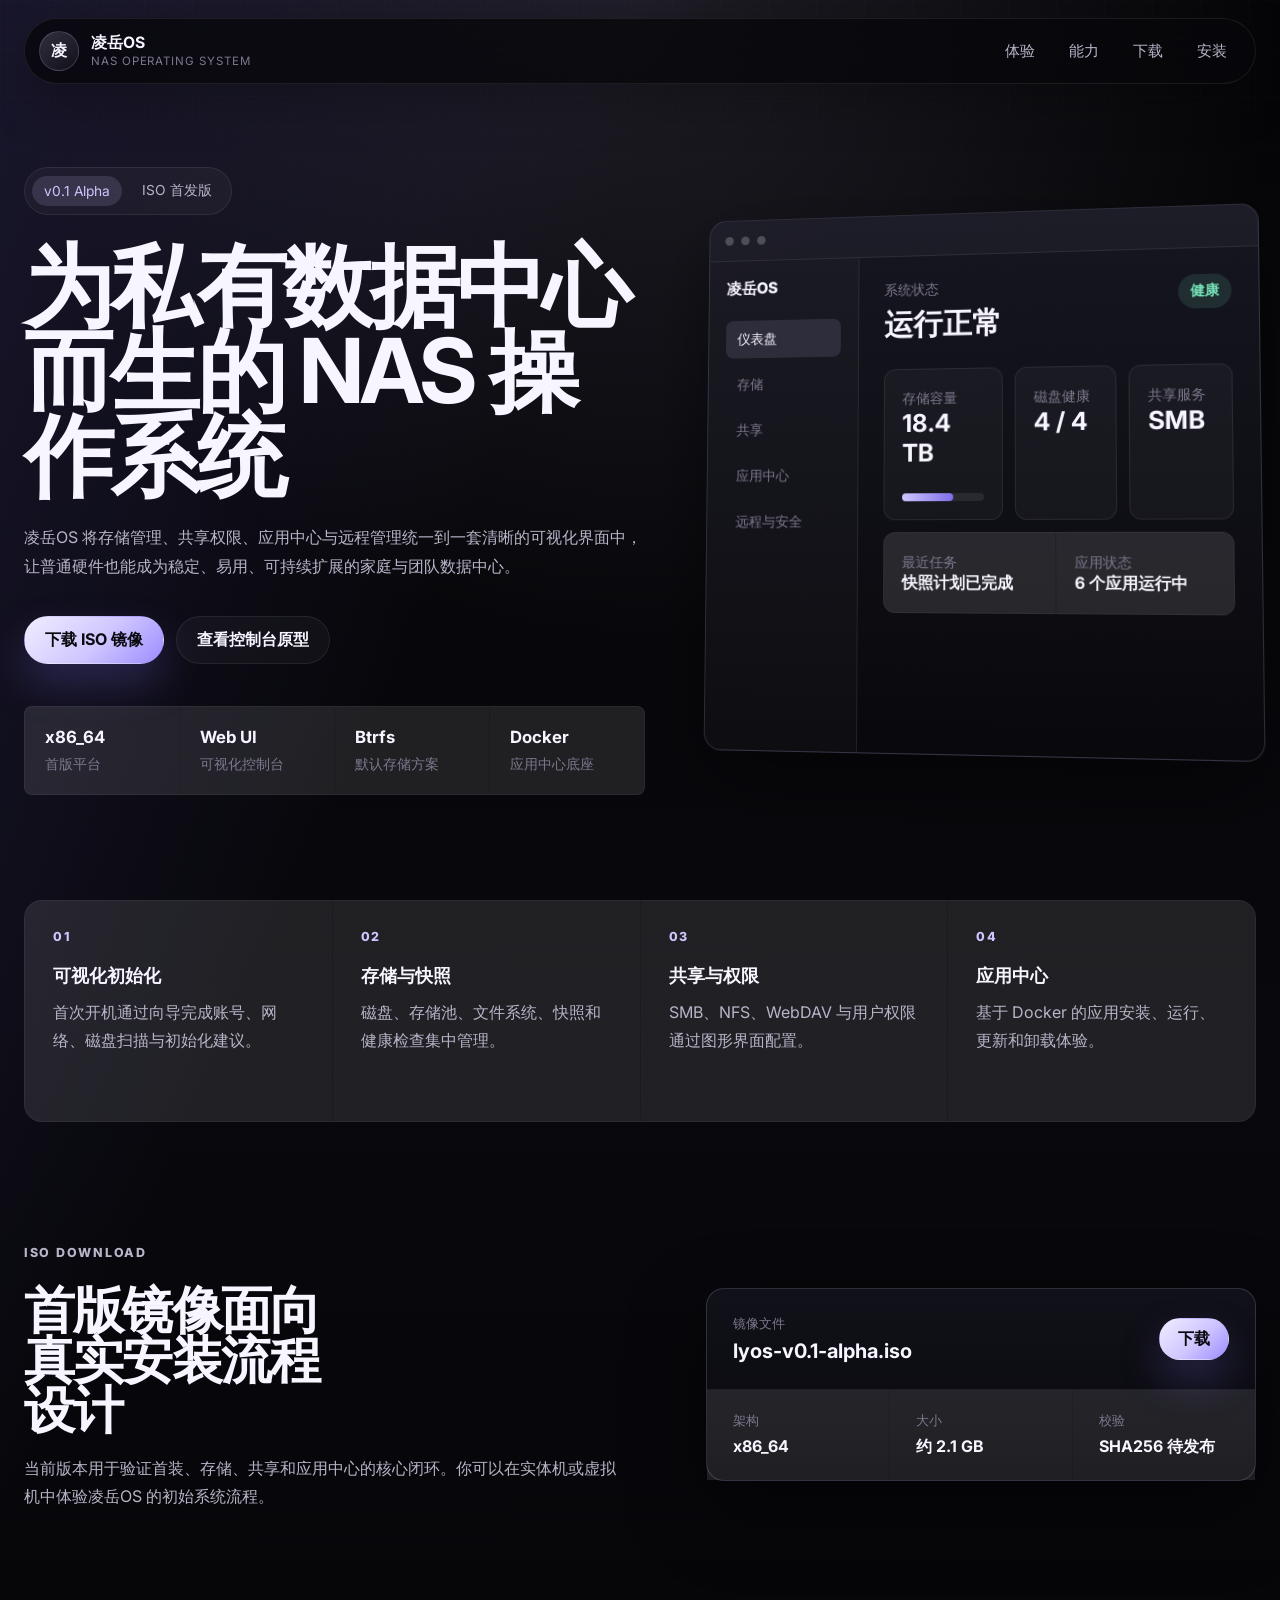
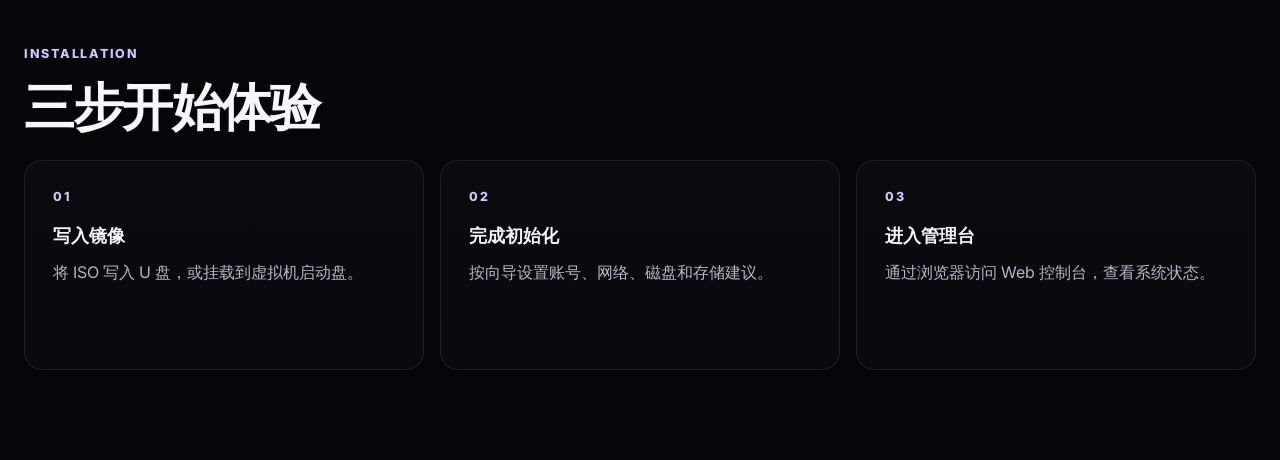
==== index.html @ 0e3f24e3 "Initial Lingyue OS website prototype" ====
<!DOCTYPE html>
<html lang="zh-CN">
<head>
  <meta charset="UTF-8" />
  <meta name="viewport" content="width=device-width, initial-scale=1.0" />
  <title>凌岳OS - NAS 操作系统</title>
  <meta name="description" content="凌岳OS 是一套面向家庭、极客与小团队的可视化 NAS 操作系统，首版以 ISO 方式交付。" />
  <link rel="preconnect" href="https://fonts.googleapis.com" />
  <link rel="preconnect" href="https://fonts.gstatic.com" crossorigin />
  <link href="https://fonts.googleapis.com/css2?family=Inter:wght@400;500;600;700;800&display=swap" rel="stylesheet" />
  <link rel="stylesheet" href="styles.css" />
</head>
<body>
  <header class="site-header">
    <a class="brand" href="#top" aria-label="凌岳OS 首页">
      <span class="brand-mark">凌</span>
      <span class="brand-text">
        <strong>凌岳OS</strong>
        <small>NAS Operating System</small>
      </span>
    </a>

    <nav class="site-nav" aria-label="页面导航">
      <a href="#experience">体验</a>
      <a href="#features">能力</a>
      <a href="#download">下载</a>
      <a href="#install">安装</a>
    </nav>
  </header>

  <main id="top">
    <section class="hero-section">
      <div class="hero-content">
        <div class="release-badge">
          <span>v0.1 Alpha</span>
          <span>ISO 首发版</span>
        </div>

        <h1>为私有数据中心而生的 NAS 操作系统</h1>
        <p class="hero-lead">
          凌岳OS 将存储管理、共享权限、应用中心与远程管理统一到一套清晰的可视化界面中，
          让普通硬件也能成为稳定、易用、可持续扩展的家庭与团队数据中心。
        </p>

        <div class="hero-actions">
          <a class="button primary" href="#download">下载 ISO 镜像</a>
          <a class="button ghost" href="console.html">查看控制台原型</a>
        </div>

        <div class="hero-stats" aria-label="系统摘要">
          <div>
            <strong>x86_64</strong>
            <span>首版平台</span>
          </div>
          <div>
            <strong>Web UI</strong>
            <span>可视化控制台</span>
          </div>
          <div>
            <strong>Btrfs</strong>
            <span>默认存储方案</span>
          </div>
          <div>
            <strong>Docker</strong>
            <span>应用中心底座</span>
          </div>
        </div>
      </div>

      <div class="product-preview" id="experience" aria-label="凌岳OS 管理台预览">
        <div class="preview-window">
          <div class="window-bar">
            <span></span>
            <span></span>
            <span></span>
          </div>

          <div class="console-layout">
            <aside class="console-sidebar">
              <div class="sidebar-title">凌岳OS</div>
              <span class="active">仪表盘</span>
              <span>存储</span>
              <span>共享</span>
              <span>应用中心</span>
              <span>远程与安全</span>
            </aside>

            <section class="console-main">
              <div class="console-topline">
                <div>
                  <p>系统状态</p>
                  <h2>运行正常</h2>
                </div>
                <span class="status-ok">健康</span>
              </div>

              <div class="metric-grid">
                <div class="metric-card large">
                  <span>存储容量</span>
                  <strong>18.4 TB</strong>
                  <div class="capacity-bar"><i></i></div>
                </div>
                <div class="metric-card">
                  <span>磁盘健康</span>
                  <strong>4 / 4</strong>
                </div>
                <div class="metric-card">
                  <span>共享服务</span>
                  <strong>SMB</strong>
                </div>
              </div>

              <div class="task-panel">
                <div>
                  <span>最近任务</span>
                  <strong>快照计划已完成</strong>
                </div>
                <div>
                  <span>应用状态</span>
                  <strong>6 个应用运行中</strong>
                </div>
              </div>
            </section>
          </div>
        </div>
      </div>
    </section>

    <section class="feature-band" id="features" aria-label="核心能力">
      <article>
        <span>01</span>
        <h3>可视化初始化</h3>
        <p>首次开机通过向导完成账号、网络、磁盘扫描与初始化建议。</p>
      </article>
      <article>
        <span>02</span>
        <h3>存储与快照</h3>
        <p>磁盘、存储池、文件系统、快照和健康检查集中管理。</p>
      </article>
      <article>
        <span>03</span>
        <h3>共享与权限</h3>
        <p>SMB、NFS、WebDAV 与用户权限通过图形界面配置。</p>
      </article>
      <article>
        <span>04</span>
        <h3>应用中心</h3>
        <p>基于 Docker 的应用安装、运行、更新和卸载体验。</p>
      </article>
    </section>

    <section class="download-section" id="download">
      <div class="download-copy">
        <p class="section-kicker">ISO Download</p>
        <h2>首版镜像面向真实安装流程设计</h2>
        <p>
          当前版本用于验证首装、存储、共享和应用中心的核心闭环。你可以在实体机或虚拟机中体验凌岳OS 的初始系统流程。
        </p>
      </div>

      <div class="download-panel">
        <div class="file-row">
          <div>
            <span>镜像文件</span>
            <strong>lyos-v0.1-alpha.iso</strong>
          </div>
          <a class="button primary compact" href="#">下载</a>
        </div>
        <dl class="file-meta">
          <div><dt>架构</dt><dd>x86_64</dd></div>
          <div><dt>大小</dt><dd>约 2.1 GB</dd></div>
          <div><dt>校验</dt><dd>SHA256 待发布</dd></div>
        </dl>
      </div>
    </section>

    <section class="install-section" id="install">
      <div class="section-heading">
        <p class="section-kicker">Installation</p>
        <h2>三步开始体验</h2>
      </div>

      <div class="install-steps">
        <article>
          <span>01</span>
          <h3>写入镜像</h3>
          <p>将 ISO 写入 U 盘，或挂载到虚拟机启动盘。</p>
        </article>
        <article>
          <span>02</span>
          <h3>完成初始化</h3>
          <p>按向导设置账号、网络、磁盘和存储建议。</p>
        </article>
        <article>
          <span>03</span>
          <h3>进入管理台</h3>
          <p>通过浏览器访问 Web 控制台，查看系统状态。</p>
        </article>
      </div>
    </section>
  </main>
</body>
</html>
---- styles.css ----
:root {
  color-scheme: dark;
  --bg: #050507;
  --surface: #0b0b10;
  --surface-2: #111119;
  --surface-3: #171622;
  --line: rgba(255, 255, 255, 0.08);
  --line-strong: rgba(211, 204, 255, 0.18);
  --text: #f7f5ff;
  --muted: #b9b4c8;
  --faint: #7d788d;
  --accent: #cfc6ff;
  --accent-deep: #7d6ee8;
  --success: #76e4b8;
  --radius: 8px;
  --max: 1440px;
  --shadow: 0 28px 80px rgba(0, 0, 0, 0.45);
}

* {
  box-sizing: border-box;
}

html {
  scroll-behavior: smooth;
}

body {
  margin: 0;
  min-height: 100vh;
  font-family: Inter, -apple-system, BlinkMacSystemFont, "Segoe UI", sans-serif;
  background:
    linear-gradient(115deg, rgba(125, 110, 232, 0.16), transparent 32%),
    radial-gradient(circle at 50% 0%, rgba(207, 198, 255, 0.12), transparent 30%),
    linear-gradient(180deg, #050507 0%, #08080d 52%, #050507 100%);
  color: var(--text);
}

body::before {
  content: "";
  position: fixed;
  inset: 0;
  pointer-events: none;
  background-image:
    linear-gradient(rgba(255, 255, 255, 0.025) 1px, transparent 1px),
    linear-gradient(90deg, rgba(255, 255, 255, 0.025) 1px, transparent 1px);
  background-size: 48px 48px;
  mask-image: linear-gradient(to bottom, rgba(0, 0, 0, 0.55), transparent 55%);
}

a {
  color: inherit;
  text-decoration: none;
}

.site-header {
  position: fixed;
  top: 18px;
  left: 50%;
  z-index: 20;
  width: min(var(--max), calc(100% - 48px));
  transform: translateX(-50%);
  display: flex;
  align-items: center;
  justify-content: space-between;
  gap: 24px;
  padding: 12px 14px;
  border: 1px solid var(--line);
  border-radius: 999px;
  background: rgba(7, 7, 11, 0.78);
  backdrop-filter: blur(18px);
  box-shadow: 0 18px 48px rgba(0, 0, 0, 0.25);
}

.brand {
  display: inline-flex;
  align-items: center;
  gap: 12px;
  min-width: 0;
}

.brand-mark {
  width: 40px;
  height: 40px;
  display: grid;
  place-items: center;
  border: 1px solid var(--line-strong);
  border-radius: 50%;
  background: linear-gradient(145deg, rgba(207, 198, 255, 0.2), rgba(255, 255, 255, 0.03));
  font-weight: 800;
}

.brand-text {
  display: grid;
  line-height: 1.05;
}

.brand-text strong {
  font-size: 0.98rem;
}

.brand-text small {
  margin-top: 4px;
  color: var(--faint);
  font-size: 0.72rem;
  letter-spacing: 0.08em;
  text-transform: uppercase;
}

.site-nav {
  display: flex;
  align-items: center;
  gap: 6px;
  color: var(--muted);
  font-size: 0.92rem;
}

.site-nav a {
  padding: 10px 14px;
  border-radius: 999px;
  transition: background 160ms ease, color 160ms ease;
}

.site-nav a:hover,
.site-nav a:focus-visible {
  background: rgba(255, 255, 255, 0.06);
  color: var(--text);
  outline: none;
}

main {
  position: relative;
  z-index: 1;
}

.hero-section {
  width: min(var(--max), calc(100% - 48px));
  min-height: 100vh;
  margin: 0 auto;
  padding: 138px 0 76px;
  display: grid;
  grid-template-columns: minmax(0, 1fr) minmax(480px, 0.9fr);
  gap: clamp(32px, 4vw, 72px);
  align-items: center;
}

.hero-content {
  max-width: 850px;
}

.release-badge {
  width: fit-content;
  display: inline-flex;
  align-items: center;
  gap: 8px;
  padding: 7px;
  border: 1px solid var(--line);
  border-radius: 999px;
  background: rgba(255, 255, 255, 0.035);
  color: var(--muted);
  font-size: 0.86rem;
}

.release-badge span {
  padding: 7px 12px;
  border-radius: 999px;
}

.release-badge span:first-child {
  background: rgba(207, 198, 255, 0.14);
  color: var(--accent);
}

h1,
h2,
h3,
p {
  margin-top: 0;
}

h1 {
  max-width: 12ch;
  margin: 28px 0 24px;
  font-size: clamp(3.6rem, 7vw, 7.8rem);
  line-height: 0.95;
  letter-spacing: -0.04em;
}

.hero-lead {
  max-width: 680px;
  margin-bottom: 34px;
  color: var(--muted);
  font-size: clamp(1rem, 1.25vw, 1.18rem);
  line-height: 1.85;
}

.hero-actions {
  display: flex;
  flex-wrap: wrap;
  gap: 12px;
  margin-bottom: 42px;
}

.button {
  display: inline-flex;
  align-items: center;
  justify-content: center;
  min-height: 48px;
  padding: 0 20px;
  border-radius: 999px;
  border: 1px solid var(--line);
  font-weight: 700;
  transition: transform 160ms ease, background 160ms ease, border-color 160ms ease;
}

.button:hover {
  transform: translateY(-1px);
}

.button.primary {
  color: #09090f;
  border-color: transparent;
  background: linear-gradient(135deg, #f1edff, #cfc6ff 54%, #9b8cff);
  box-shadow: 0 20px 42px rgba(125, 110, 232, 0.26);
}

.button.ghost {
  color: var(--text);
  background: rgba(255, 255, 255, 0.035);
}

.button.compact {
  min-height: 42px;
  padding: 0 18px;
}

.hero-stats {
  display: grid;
  grid-template-columns: repeat(4, minmax(0, 1fr));
  gap: 1px;
  overflow: hidden;
  border: 1px solid var(--line);
  border-radius: var(--radius);
  background: var(--line);
}

.hero-stats div {
  padding: 20px;
  background: rgba(255, 255, 255, 0.025);
}

.hero-stats strong,
.hero-stats span {
  display: block;
}

.hero-stats strong {
  margin-bottom: 8px;
  font-size: 1.05rem;
}

.hero-stats span {
  color: var(--faint);
  font-size: 0.88rem;
}

.product-preview {
  perspective: 1200px;
}

.preview-window {
  overflow: hidden;
  border: 1px solid rgba(207, 198, 255, 0.18);
  border-radius: 18px;
  background: linear-gradient(180deg, rgba(22, 22, 33, 0.95), rgba(8, 8, 12, 0.95));
  box-shadow: var(--shadow);
  transform: rotateX(3deg) rotateY(-7deg);
  transform-origin: center;
}

.window-bar {
  height: 42px;
  display: flex;
  align-items: center;
  gap: 8px;
  padding: 0 16px;
  border-bottom: 1px solid var(--line);
  background: rgba(255, 255, 255, 0.03);
}

.window-bar span {
  width: 9px;
  height: 9px;
  border-radius: 50%;
  background: rgba(255, 255, 255, 0.22);
}

.console-layout {
  display: grid;
  grid-template-columns: 158px minmax(0, 1fr);
  min-height: 500px;
}

.console-sidebar {
  padding: 18px;
  border-right: 1px solid var(--line);
  background: rgba(255, 255, 255, 0.018);
}

.sidebar-title {
  margin-bottom: 22px;
  font-weight: 800;
}

.console-sidebar span {
  display: block;
  margin-bottom: 8px;
  padding: 10px 12px;
  border-radius: 8px;
  color: var(--faint);
  font-size: 0.9rem;
}

.console-sidebar .active {
  color: var(--text);
  background: rgba(207, 198, 255, 0.12);
}

.console-main {
  padding: 26px;
}

.console-topline {
  display: flex;
  align-items: flex-start;
  justify-content: space-between;
  gap: 18px;
  margin-bottom: 24px;
}

.console-topline p,
.metric-card span,
.task-panel span {
  margin: 0 0 6px;
  color: var(--faint);
  font-size: 0.86rem;
}

.console-topline h2 {
  margin: 0;
  font-size: 1.9rem;
}

.status-ok {
  padding: 8px 12px;
  border-radius: 999px;
  background: rgba(118, 228, 184, 0.12);
  color: var(--success);
  font-size: 0.86rem;
  font-weight: 700;
}

.metric-grid {
  display: grid;
  grid-template-columns: 1.2fr 1fr 1fr;
  gap: 12px;
  margin-bottom: 12px;
}

.metric-card,
.task-panel {
  border: 1px solid var(--line);
  border-radius: 12px;
  background: rgba(255, 255, 255, 0.035);
}

.metric-card {
  min-height: 132px;
  padding: 18px;
}

.metric-card strong {
  display: block;
  font-size: 1.55rem;
}

.capacity-bar {
  height: 8px;
  margin-top: 26px;
  border-radius: 999px;
  background: rgba(255, 255, 255, 0.08);
}

.capacity-bar i {
  display: block;
  width: 62%;
  height: 100%;
  border-radius: inherit;
  background: linear-gradient(90deg, var(--accent), var(--accent-deep));
}

.task-panel {
  display: grid;
  grid-template-columns: 1fr 1fr;
  gap: 1px;
  overflow: hidden;
  background: var(--line);
}

.task-panel div {
  padding: 18px;
  background: rgba(255, 255, 255, 0.035);
}

.task-panel strong {
  display: block;
  font-size: 1rem;
}

.feature-band,
.download-section,
.install-section {
  width: min(var(--max), calc(100% - 48px));
  margin: 0 auto;
}

.feature-band {
  display: grid;
  grid-template-columns: repeat(4, minmax(0, 1fr));
  gap: 1px;
  overflow: hidden;
  border: 1px solid var(--line);
  border-radius: 18px;
  background: var(--line);
}

.feature-band article {
  min-height: 220px;
  padding: 28px;
  background: rgba(255, 255, 255, 0.025);
}

.feature-band span,
.install-steps span,
.section-kicker {
  display: block;
  margin-bottom: 20px;
  color: var(--accent);
  font-size: 0.78rem;
  font-weight: 800;
  letter-spacing: 0.14em;
  text-transform: uppercase;
}

.feature-band h3,
.install-steps h3 {
  margin-bottom: 10px;
  font-size: 1.12rem;
}

.feature-band p,
.install-steps p,
.download-copy p {
  color: var(--muted);
  line-height: 1.75;
}

.download-section {
  display: grid;
  grid-template-columns: minmax(0, 0.9fr) minmax(420px, 0.8fr);
  gap: clamp(28px, 5vw, 90px);
  align-items: center;
  padding: 120px 0;
}

.download-copy h2,
.section-heading h2 {
  max-width: 10ch;
  margin-bottom: 20px;
  font-size: clamp(2.3rem, 4vw, 4.5rem);
  line-height: 0.98;
  letter-spacing: -0.035em;
}

.download-copy p {
  max-width: 600px;
}

.download-panel {
  border: 1px solid var(--line-strong);
  border-radius: 18px;
  background: linear-gradient(180deg, rgba(18, 18, 27, 0.95), rgba(8, 8, 12, 0.95));
  box-shadow: var(--shadow);
}

.file-row {
  display: flex;
  align-items: center;
  justify-content: space-between;
  gap: 18px;
  padding: 26px;
  border-bottom: 1px solid var(--line);
}

.file-row span,
.file-meta dt {
  display: block;
  margin-bottom: 6px;
  color: var(--faint);
  font-size: 0.84rem;
}

.file-row strong {
  display: block;
  font-size: 1.25rem;
}

.file-meta {
  display: grid;
  grid-template-columns: repeat(3, minmax(0, 1fr));
  gap: 1px;
  margin: 0;
  background: var(--line);
}

.file-meta div {
  padding: 22px 26px;
  background: rgba(255, 255, 255, 0.025);
}

.file-meta dd {
  margin: 0;
  font-weight: 700;
}

.install-section {
  padding: 0 0 90px;
}

.section-heading {
  margin-bottom: 28px;
}

.install-steps {
  display: grid;
  grid-template-columns: repeat(3, minmax(0, 1fr));
  gap: 16px;
}

.install-steps article {
  min-height: 210px;
  padding: 28px;
  border: 1px solid var(--line);
  border-radius: 18px;
  background: rgba(255, 255, 255, 0.025);
}

.hero-content,
.product-preview,
.feature-band,
.download-section,
.install-section {
  animation: rise-in 520ms ease both;
}

.product-preview {
  animation-delay: 90ms;
}

@keyframes rise-in {
  from {
    opacity: 0;
    transform: translateY(16px);
  }
  to {
    opacity: 1;
    transform: translateY(0);
  }
}

@media (max-width: 1180px) {
  .hero-section,
  .download-section {
    grid-template-columns: 1fr;
  }

  .hero-content {
    max-width: 980px;
  }

  h1 {
    max-width: 14ch;
  }

  .preview-window {
    transform: none;
  }

  .feature-band {
    grid-template-columns: repeat(2, minmax(0, 1fr));
  }
}

@media (max-width: 780px) {
  .site-header,
  .hero-section,
  .feature-band,
  .download-section,
  .install-section {
    width: min(100% - 24px, var(--max));
  }

  .site-header {
    position: static;
    transform: none;
    margin: 14px auto 0;
    border-radius: 18px;
    flex-direction: column;
    align-items: stretch;
  }

  .site-nav {
    justify-content: space-between;
    overflow-x: auto;
  }

  .hero-section {
    min-height: auto;
    padding: 52px 0 48px;
  }

  h1 {
    max-width: 11ch;
    font-size: clamp(3rem, 17vw, 4.8rem);
  }

  .hero-stats,
  .metric-grid,
  .task-panel,
  .feature-band,
  .file-meta,
  .install-steps {
    grid-template-columns: 1fr;
  }

  .console-layout {
    grid-template-columns: 1fr;
  }

  .console-sidebar {
    display: none;
  }

  .download-section {
    padding: 72px 0;
  }

  .file-row {
    align-items: flex-start;
    flex-direction: column;
  }
}

@media (prefers-reduced-motion: reduce) {
  html {
    scroll-behavior: auto;
  }

  *,
  *::before,
  *::after {
    animation: none !important;
    transition: none !important;
  }
}
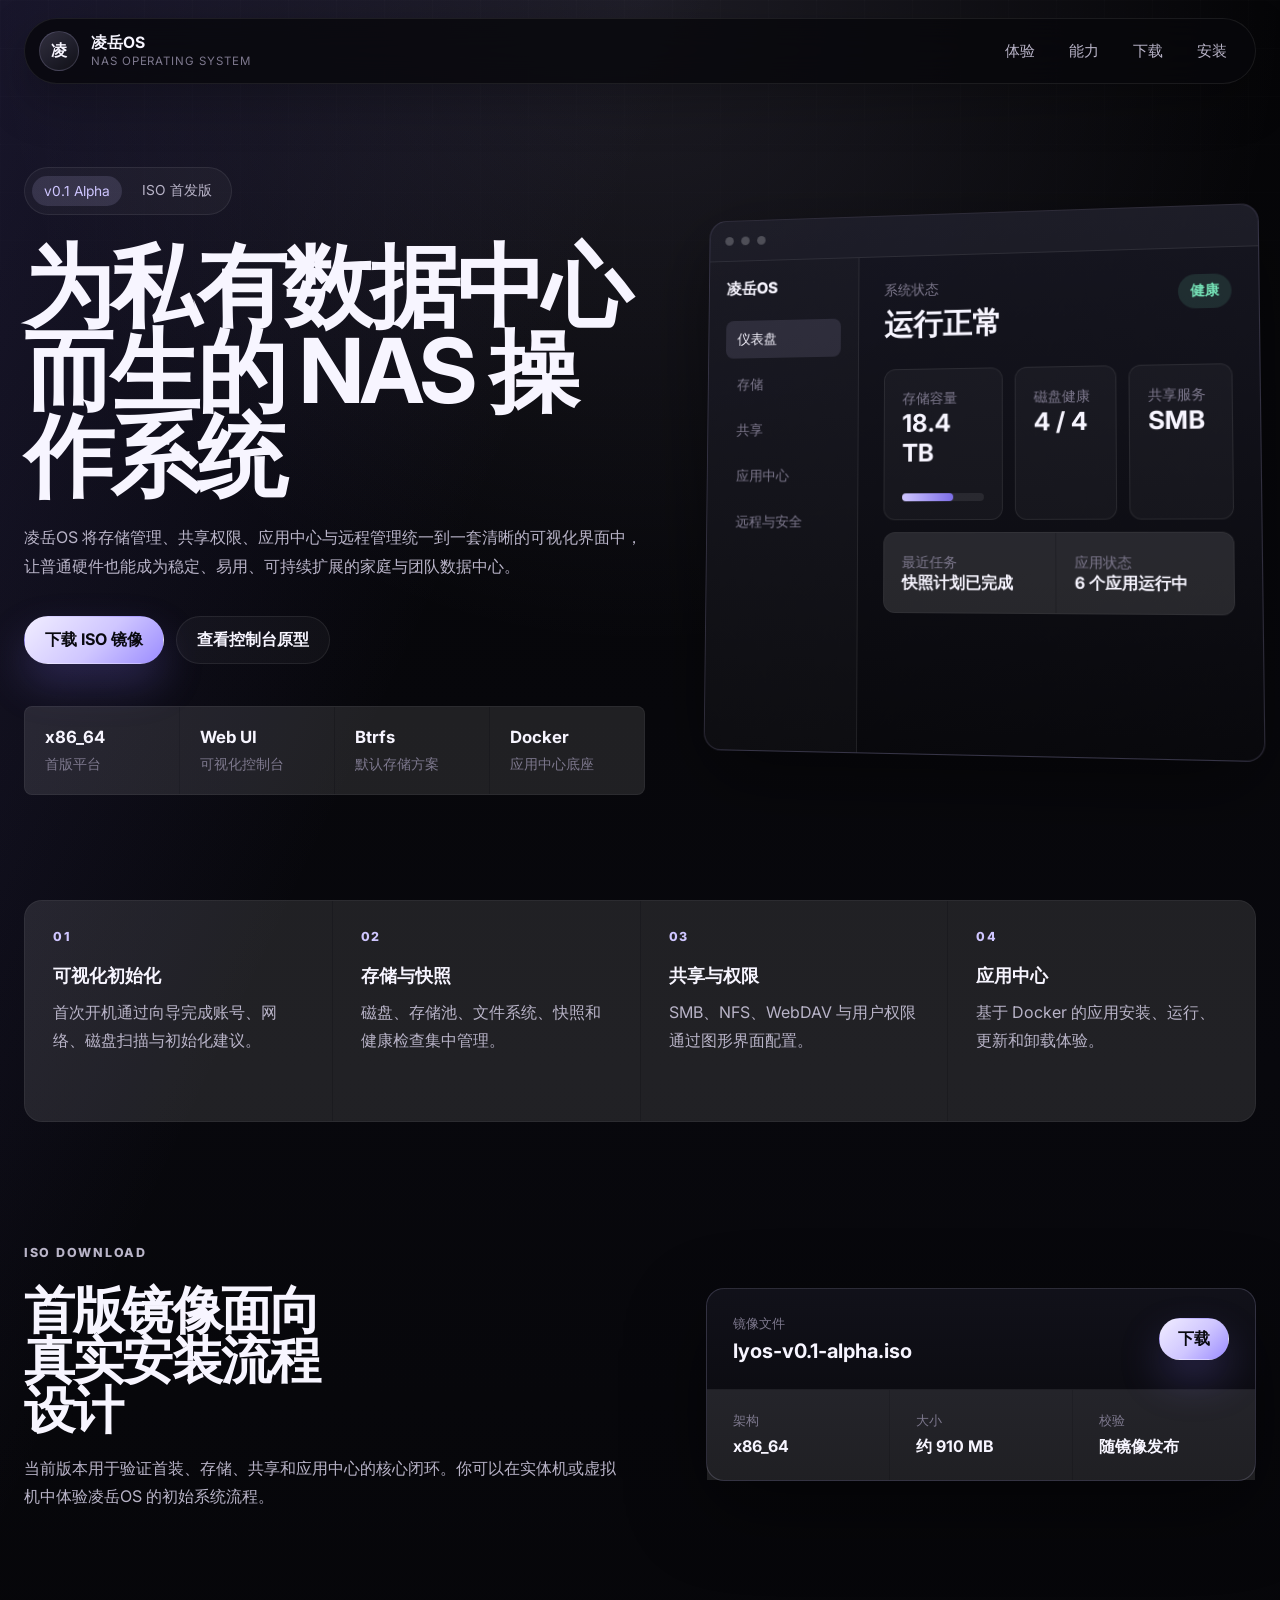
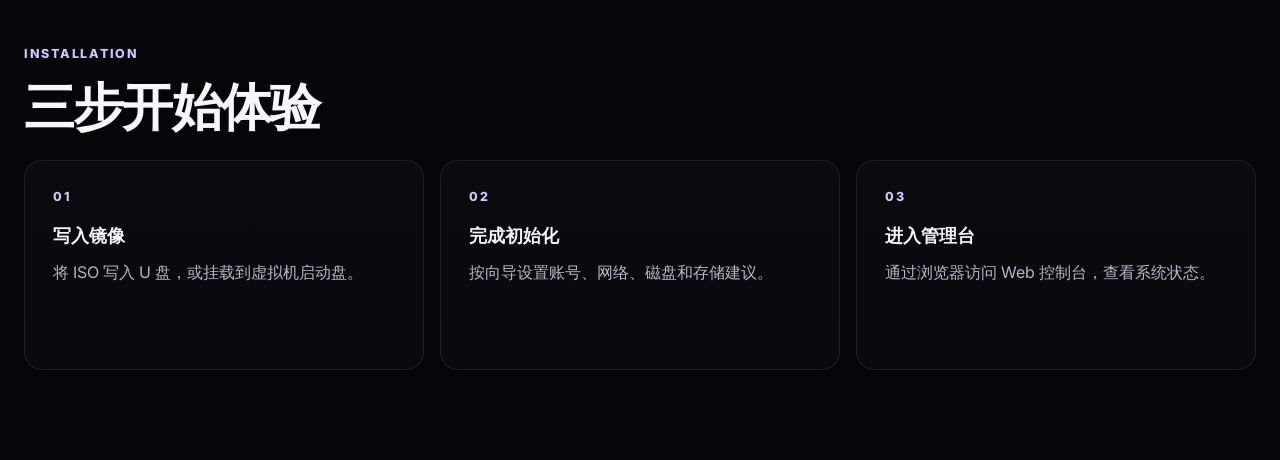
==== commit bb2499c6: "Link homepage to alpha ISO download" ====
--- a/index.html
+++ b/index.html
@@ -164,12 +164,12 @@
             <span>镜像文件</span>
             <strong>lyos-v0.1-alpha.iso</strong>
           </div>
-          <a class="button primary compact" href="#">下载</a>
+          <a class="button primary compact" href="https://github.com/Mrliang-yuyu/nasos/releases/download/v0.1-alpha/lyos-v0.1-alpha.iso" download>下载</a>
         </div>
         <dl class="file-meta">
           <div><dt>架构</dt><dd>x86_64</dd></div>
-          <div><dt>大小</dt><dd>约 2.1 GB</dd></div>
-          <div><dt>校验</dt><dd>SHA256 待发布</dd></div>
+          <div><dt>大小</dt><dd>约 910 MB</dd></div>
+          <div><dt>校验</dt><dd>随镜像发布</dd></div>
         </dl>
       </div>
     </section>
